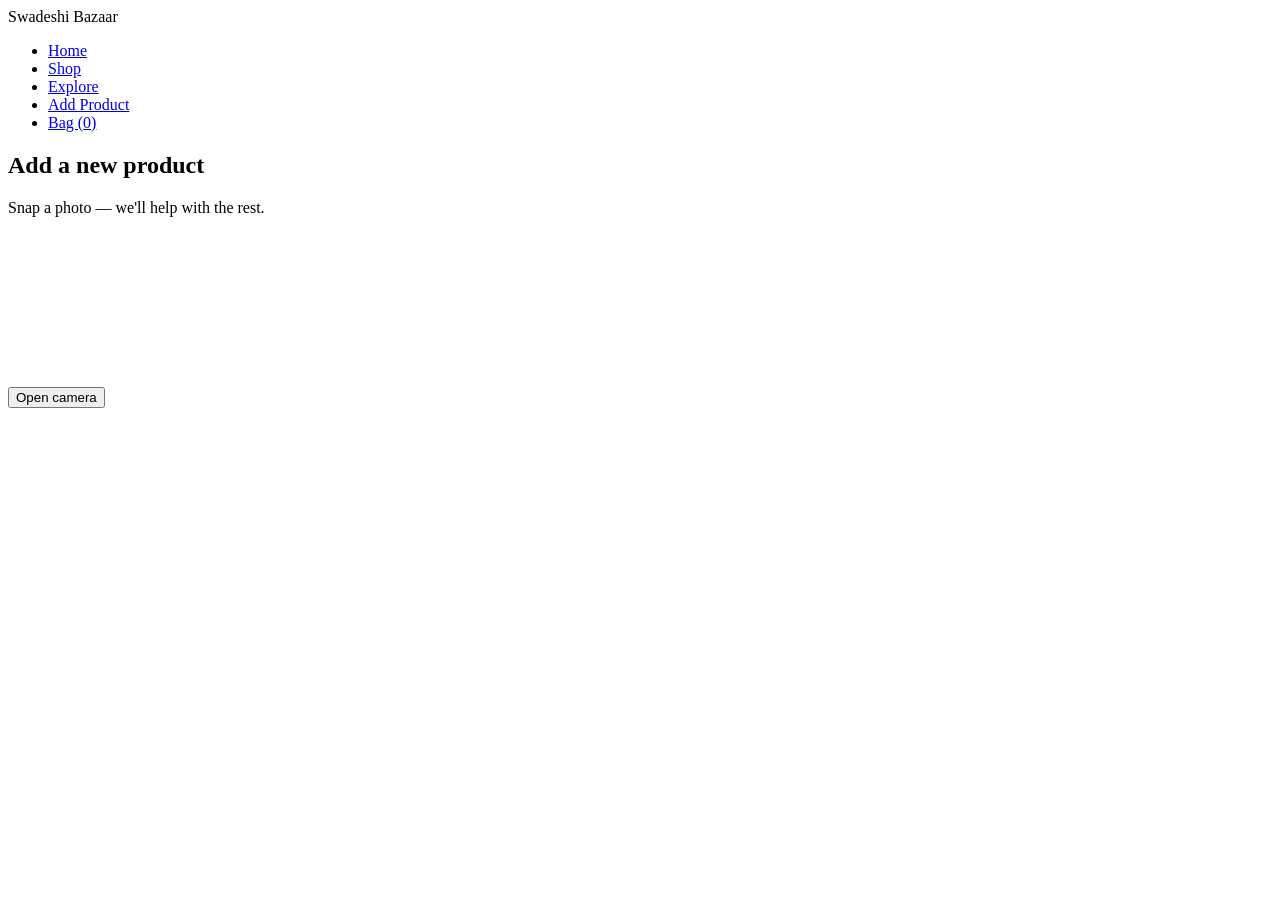
==== add-product.html @ f76607bc "Add files via upload" ====
<!DOCTYPE html>
<html lang="en">
<head>
  <meta charset="UTF-8">
  <meta name="viewport" content="width=device-width, initial-scale=1.0">
  <title>Add a Product — Swadeshi Bazaar</title>
  <link rel="stylesheet" href="css/style.css">
</head>
<body>

  <nav>
    <div class="logo">Swadeshi Bazaar</div>
    <ul class="nav-links">
      <li><a href="index.html">Home</a></li>
      <li><a href="shop.html">Shop</a></li>
      <li><a href="explore.html">Explore</a></li>
      <li><a href="add-product.html" class="active-link">Add Product</a></li>
      <li><a href="cart.html" id="cart-link">Bag (<span id="cart-count">0</span>)</a></li>
    </ul>
  </nav>

  <section id="add-product-header">
    <h1>Add a new product</h1>
    <p>Snap a photo — we'll help with the rest.</p>
  </section>

  <section id="camera-section">
    <video id="camera-preview" autoplay playsinline></video>
    <canvas id="photo-canvas" style="display:none;"></canvas>
    <img id="captured-photo" style="display:none;" alt="Captured product photo">

    <div id="camera-controls">
      <button id="start-camera">Open camera</button>
      <button id="capture-photo" style="display:none;">Capture</button>
      <button id="retake-photo" style="display:none;">Retake</button>
    </div>

    <p id="camera-status"></p>
  </section>

  <script src="js/main.js"></script>
</body>
</html>
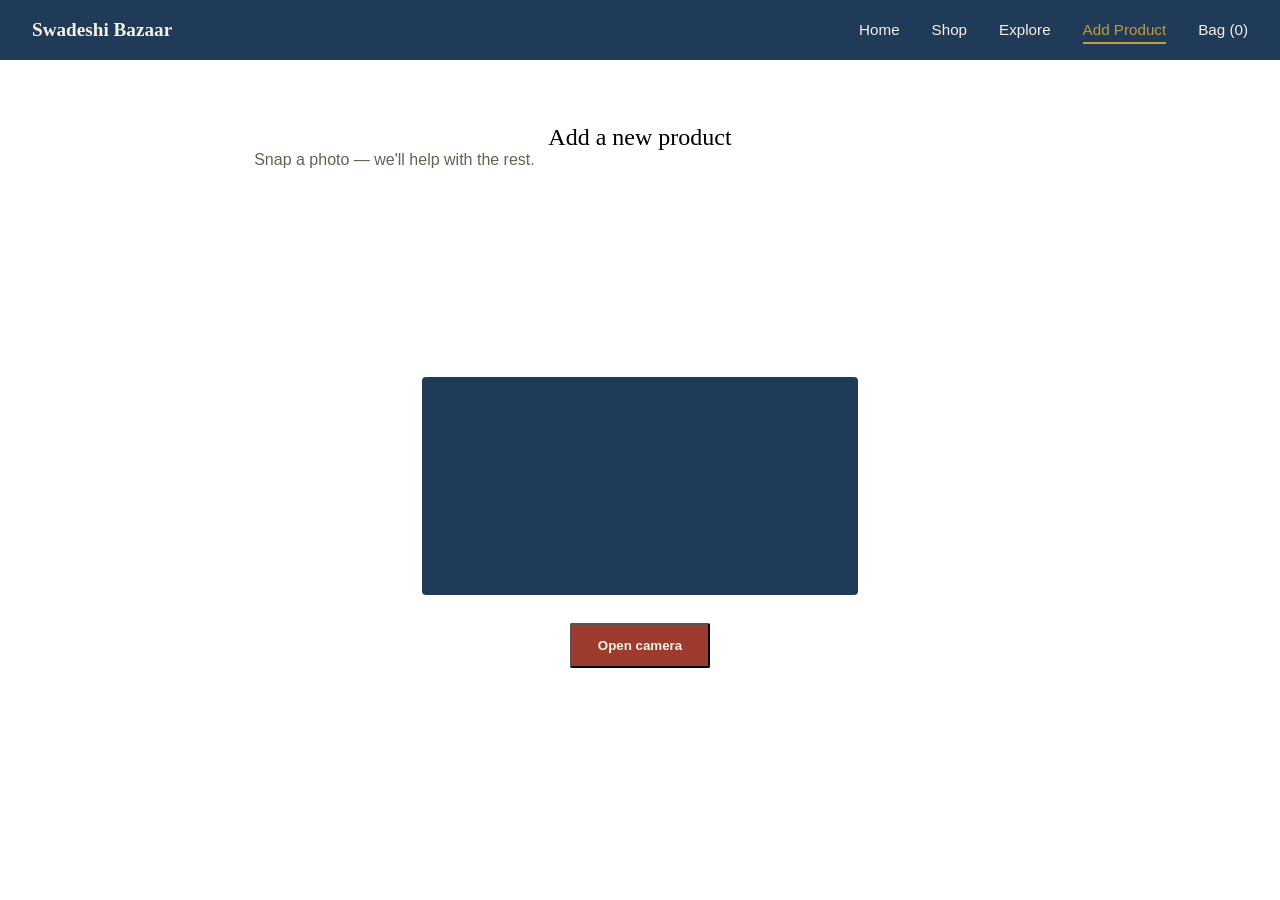
==== commit 7931defb: "Update add-product.html" ====
--- a/add-product.html
+++ b/add-product.html
@@ -4,7 +4,7 @@
   <meta charset="UTF-8">
   <meta name="viewport" content="width=device-width, initial-scale=1.0">
   <title>Add a Product — Swadeshi Bazaar</title>
-  <link rel="stylesheet" href="css/style.css">
+  <link rel="stylesheet" href="style.css">
 </head>
 <body>
 
@@ -38,6 +38,6 @@
     <p id="camera-status"></p>
   </section>
 
-  <script src="js/main.js"></script>
+  <script src="main.js"></script>
 </body>
-</html>+</html>
--- a/style.css
+++ b/style.css
@@ -0,0 +1,540 @@
+/* ---------- Reset ---------- */
+* {
+  box-sizing: border-box;
+  margin: 0;
+  padding: 0;
+}
+
+html {
+  scroll-behavior: smooth;
+}
+
+/* ---------- Design tokens ---------- */
+:root {
+  --cotton: #F7F1E4;
+  --ink: #2A2420;
+  --ink-soft: #6B5F50;
+  --indigo: #1F3B57;
+  --madder: #9C3B2E;
+  --turmeric: #C69A3B;
+  --marigold: #E7A33E;
+
+  --font-display: 'Rozha One', Georgia, serif;
+  --font-body: 'Mulish', sans-serif;
+}
+
+body {
+  font-family: var(--font-body);
+}
+
+h1, h2, h3, .logo {
+  font-family: var(--font-display);
+  font-weight: 400;
+}
+
+a {
+  color: inherit;
+  text-decoration: none;
+}
+
+/* ---------- Nav ---------- */
+nav {
+  display: flex;
+  align-items: center;
+  justify-content: space-between;
+  padding: 1.2rem 2rem;
+  background: var(--indigo);
+}
+
+.logo {
+  color: var(--cotton);
+  font-weight: 700;
+  font-size: 1.2rem;
+}
+
+.nav-links {
+  display: flex;
+  gap: 2rem;
+  list-style: none;
+}
+
+.nav-links a {
+  color: var(--cotton);
+  font-size: 0.95rem;
+}
+
+.nav-links a:hover {
+  color: var(--turmeric);
+}
+/* ---------- Hero ---------- */
+.hero {
+  padding: 6rem 2rem;
+  max-width: 700px;
+}
+
+.hero h1 {
+  font-size: 2.8rem;
+  line-height: 1.15;
+  margin-bottom: 1.2rem;
+}
+
+.hero p {
+  font-size: 1.1rem;
+  color: var(--ink-soft);
+  margin-bottom: 2rem;
+  max-width: 46ch;
+}
+
+.btn-primary {
+  display: inline-block;
+  background: var(--madder);
+  color: var(--cotton);
+  padding: 0.9rem 1.8rem;
+  border-radius: 2px;
+  font-weight: 600;
+  transition: background 0.2s ease, transform 0.2s ease;
+}
+
+.btn-primary:hover {
+  background: #8F3A2F;
+  transform: translateY(-1px);
+}
+/* ---------- Section shell ---------- */
+section {
+  padding: 5rem 2rem;
+  max-width: 1000px;
+  margin: 0 auto;
+}
+
+section h2 {
+  font-size: 2rem;
+  margin-bottom: 0.8rem;
+}
+
+section > p {
+  color: var(--ink-soft);
+  max-width: 50ch;
+  margin-bottom: 3rem;
+}
+
+/* ---------- Problem section ---------- */
+.problem-list {
+  position: relative;
+  padding-left: 2rem;
+}
+
+.problem-list::before {
+  content: "";
+  position: absolute;
+  left: 5px;
+  top: 6px;
+  bottom: 6px;
+  width: 2px;
+  background: repeating-linear-gradient(
+    to bottom,
+    var(--madder) 0 8px,
+    transparent 8px 14px
+  );
+}
+
+.problem-item {
+  position: relative;
+  padding-left: 1.5rem;
+  padding-bottom: 2.5rem;
+}
+
+.problem-item:last-child {
+  padding-bottom: 0;
+}
+
+.problem-item::before {
+  content: "";
+  position: absolute;
+  left: -2rem;
+  top: 4px;
+  width: 11px;
+  height: 11px;
+  border-radius: 50%;
+  background: var(--cotton);
+  border: 2px solid var(--madder);
+}
+
+.problem-item h3 {
+  font-size: 1.2rem;
+  margin-bottom: 0.4rem;
+}
+
+.problem-item p {
+  color: var(--ink-soft);
+}
+/* ---------- Features section ---------- */
+.feature-grid {
+  display: grid;
+  grid-template-columns: 1fr 1fr;
+  gap: 2px;
+  background: rgba(42, 36, 32, 0.14);
+  border: 1px solid rgba(42, 36, 32, 0.14);
+}
+
+.feature-item {
+  background: var(--cotton);
+  padding: 2rem;
+}
+
+.feature-tag {
+  display: inline-block;
+  color: var(--madder);
+  font-style: italic;
+  font-size: 0.9rem;
+  margin-bottom: 1rem;
+}
+
+.feature-item h3 {
+  font-size: 1.25rem;
+  margin-bottom: 0.6rem;
+}
+
+.feature-item p {
+  color: var(--ink-soft);
+}
+
+@media (max-width: 700px) {
+  .feature-grid {
+    grid-template-columns: 1fr;
+  }
+}
+/* ---------- How it works ---------- */
+.steps-list {
+  display: flex;
+  gap: 2rem;
+  list-style: none;
+}
+
+.step-item {
+  flex: 1;
+  position: relative;
+  padding-top: 2.5rem;
+  border-top: 2px solid var(--turmeric);
+}
+
+.step-number {
+  position: absolute;
+  top: -0.9rem;
+  left: 0;
+  background: var(--cotton);
+  color: var(--turmeric);
+  font-weight: 700;
+  font-size: 1.1rem;
+  padding-right: 0.6rem;
+}
+
+.step-item h3 {
+  font-size: 1.15rem;
+  margin-bottom: 0.5rem;
+}
+
+.step-item p {
+  color: var(--ink-soft);
+  font-size: 0.95rem;
+}
+
+@media (max-width: 700px) {
+  .steps-list {
+    flex-direction: column;
+    gap: 2.5rem;
+  }
+}
+/* ---------- Footer ---------- */
+footer {
+  background: var(--indigo);
+  color: var(--cotton);
+  padding: 4rem 2rem 2rem;
+}
+
+.footer-content {
+  max-width: 500px;
+  margin: 0 auto;
+  text-align: center;
+}
+
+.footer-content h2 {
+  font-size: 1.8rem;
+  margin-bottom: 0.8rem;
+}
+
+.footer-content p {
+  color: rgba(239, 231, 216, 0.75);
+  margin-bottom: 2rem;
+}
+
+#waitlist-form {
+  display: flex;
+  flex-direction: column;
+  gap: 1rem;
+  text-align: left;
+}
+
+#waitlist-form label {
+  font-size: 0.85rem;
+  color: rgba(239, 231, 216, 0.7);
+}
+
+#waitlist-form input,
+#waitlist-form select {
+  width: 100%;
+  padding: 0.8rem;
+  border: 1px solid rgba(239, 231, 216, 0.3);
+  background: transparent;
+  color: var(--cotton);
+  border-radius: 2px;
+  font-size: 1rem;
+}
+
+#waitlist-form input::placeholder {
+  color: rgba(239, 231, 216, 0.4);
+}
+
+#waitlist-form select option {
+  background: var(--indigo);
+  color: var(--cotton);
+}
+
+#waitlist-form button {
+  background: var(--turmeric);
+  color: var(--indigo);
+  border: none;
+  padding: 0.9rem;
+  font-weight: 700;
+  border-radius: 2px;
+  margin-top: 0.5rem;
+  transition: background 0.2s ease;
+}
+
+#waitlist-form button:hover {
+  background: #e8b95e;
+}
+
+#form-status {
+  margin-top: 1rem;
+  font-size: 0.9rem;
+}
+
+.footer-bottom {
+  display: flex;
+  justify-content: space-between;
+  max-width: 1000px;
+  margin: 3rem auto 0;
+  padding-top: 1.5rem;
+  border-top: 1px solid rgba(239, 231, 216, 0.15);
+  font-size: 0.85rem;
+  color: rgba(239, 231, 216, 0.5);
+}
+.jali-divider {
+  height: 28px;
+  background: var(--indigo);
+  background-image:
+    linear-gradient(45deg, var(--turmeric) 25%, transparent 25%, transparent 75%, var(--turmeric) 75%),
+    linear-gradient(45deg, var(--turmeric) 25%, transparent 25%, transparent 75%, var(--turmeric) 75%);
+  background-size: 20px 20px;
+  background-position: 0 0, 10px 10px;
+}
+/* ---------- Shop header ---------- */
+#shop-header {
+  text-align: center;
+  padding-top: 4rem;
+}
+
+#shop-header p {
+  color: var(--ink-soft);
+  margin: 0 auto;
+}
+
+/* ---------- Product grid ---------- */
+.product-grid {
+  display: grid;
+  grid-template-columns: repeat(3, 1fr);
+  gap: 1.5rem;
+}
+
+.product-card {
+  background: var(--cotton);
+  border: 1px solid rgba(42, 36, 32, 0.12);
+  border-radius: 4px;
+  overflow: hidden;
+  transition: transform 0.2s ease, box-shadow 0.2s ease;
+}
+
+.product-card:hover {
+  transform: translateY(-4px);
+  box-shadow: 0 8px 20px rgba(42, 36, 32, 0.12);
+}
+
+.product-media {
+  height: 180px;
+  display: flex;
+  align-items: center;
+  justify-content: center;
+  font-size: 3.5rem;
+  background: var(--ivory-deep, #EFE6D2);
+}
+
+.product-card h3 {
+  font-size: 1.1rem;
+  padding: 1rem 1rem 0.2rem;
+}
+
+.product-origin {
+  padding: 0 1rem;
+  font-size: 0.85rem;
+  color: var(--ink-soft);
+}
+
+.product-footer {
+  display: flex;
+  justify-content: space-between;
+  align-items: center;
+  padding: 1rem;
+}
+
+.product-price {
+  font-weight: 700;
+  color: var(--madder);
+}
+
+.add-to-bag {
+  background: var(--indigo);
+  color: var(--cotton);
+  padding: 0.5rem 1rem;
+  border-radius: 2px;
+  font-size: 0.85rem;
+  font-weight: 600;
+  transition: background 0.2s ease;
+}
+
+.add-to-bag:hover {
+  background: var(--madder);
+}
+
+@media (max-width: 800px) {
+  .product-grid {
+    grid-template-columns: 1fr 1fr;
+  }
+}
+
+@media (max-width: 500px) {
+  .product-grid {
+    grid-template-columns: 1fr;
+  }
+}
+/* ---------- Explore page ---------- */
+#explore-header {
+  text-align: center;
+  padding-top: 4rem;
+}
+
+#explore-header p {
+  color: var(--ink-soft);
+  max-width: 50ch;
+  margin: 0.5rem auto 0;
+}
+
+.story-grid {
+  display: grid;
+  grid-template-columns: repeat(3, 1fr);
+  gap: 1.5rem;
+}
+
+.story-card {
+  background: var(--cotton);
+  border: 1px solid rgba(42, 36, 32, 0.12);
+  border-radius: 4px;
+  overflow: hidden;
+}
+
+.story-media {
+  height: 160px;
+  display: flex;
+  align-items: center;
+  justify-content: center;
+  font-size: 3rem;
+  background: var(--indigo);
+}
+
+.story-region {
+  display: block;
+  padding: 1rem 1rem 0;
+  font-size: 0.8rem;
+  color: var(--madder);
+  font-style: italic;
+}
+
+.story-card h3 {
+  padding: 0.4rem 1rem 0;
+  font-size: 1.1rem;
+}
+
+.story-card p {
+  padding: 0.6rem 1rem 1.2rem;
+  color: var(--ink-soft);
+  font-size: 0.95rem;
+}
+
+@media (max-width: 800px) {
+  .story-grid {
+    grid-template-columns: 1fr 1fr;
+  }
+}
+
+@media (max-width: 500px) {
+  .story-grid {
+    grid-template-columns: 1fr;
+  }
+}
+.nav-links a.active-link {
+  color: var(--turmeric);
+  border-bottom: 2px solid var(--turmeric);
+  padding-bottom: 4px;
+}
+/* ---------- Camera section ---------- */
+#add-product-header {
+  text-align: center;
+  padding-top: 4rem;
+}
+
+#camera-section {
+  max-width: 500px;
+  margin: 0 auto;
+  text-align: center;
+}
+
+#camera-preview,
+#captured-photo {
+  width: 100%;
+  border-radius: 4px;
+  background: var(--indigo);
+  margin-bottom: 1.5rem;
+}
+
+#camera-controls {
+  display: flex;
+  gap: 1rem;
+  justify-content: center;
+}
+
+#camera-controls button {
+  background: var(--madder);
+  color: var(--cotton);
+  padding: 0.8rem 1.6rem;
+  border-radius: 2px;
+  font-weight: 600;
+}
+
+#camera-controls button:hover {
+  background: #8F3A2F;
+}
+
+#camera-status {
+  margin-top: 1rem;
+  color: var(--ink-soft);
+  font-size: 0.9rem;
+}
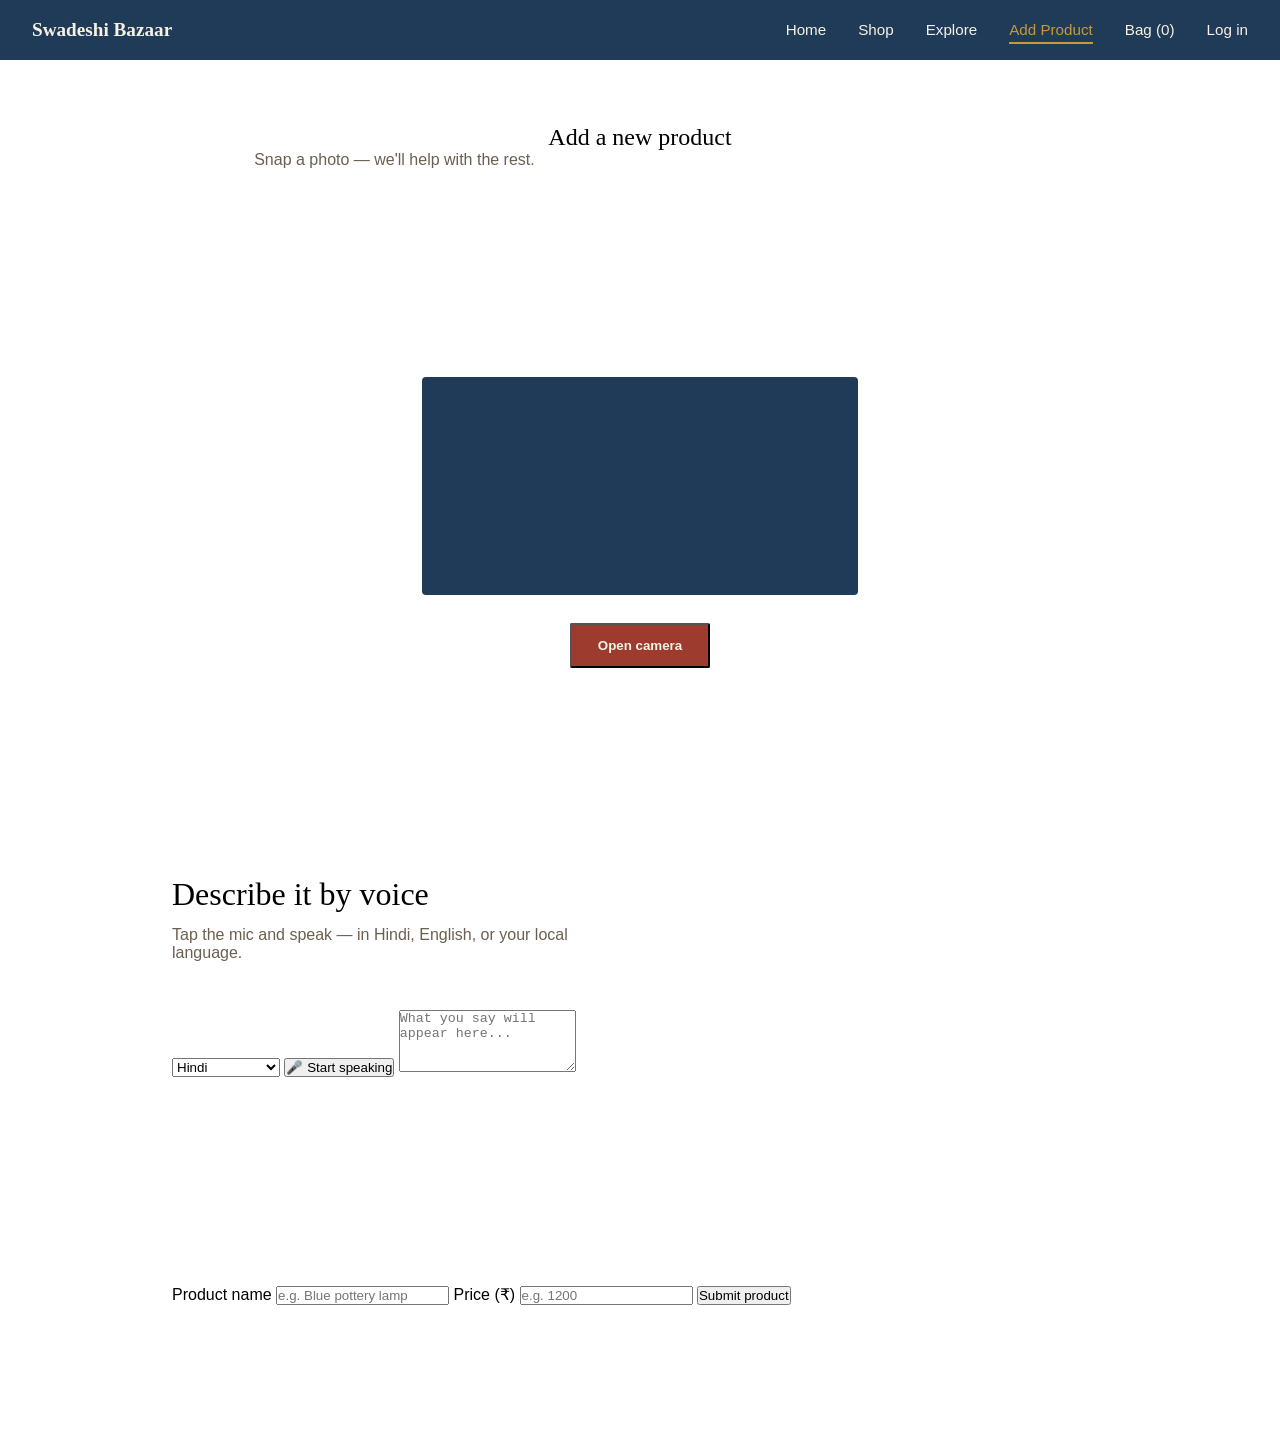
==== commit 49f85ea9: "Add files via upload" ====
--- a/add-product.html
+++ b/add-product.html
@@ -16,6 +16,7 @@
       <li><a href="explore.html">Explore</a></li>
       <li><a href="add-product.html" class="active-link">Add Product</a></li>
       <li><a href="cart.html" id="cart-link">Bag (<span id="cart-count">0</span>)</a></li>
+      <li id="auth-nav-item"><a href="login.html">Log in</a></li>
     </ul>
   </nav>
 
@@ -29,6 +30,7 @@
     <canvas id="photo-canvas" style="display:none;"></canvas>
     <img id="captured-photo" style="display:none;" alt="Captured product photo">
 
+
     <div id="camera-controls">
       <button id="start-camera">Open camera</button>
       <button id="capture-photo" style="display:none;">Capture</button>
@@ -37,7 +39,34 @@
 
     <p id="camera-status"></p>
   </section>
+    <section id="voice-section">
+    <h2>Describe it by voice</h2>
+    <p>Tap the mic and speak — in Hindi, English, or your local language.</p>
+
+    <select id="voice-language">
+      <option value="hi-IN">Hindi</option>
+      <option value="en-IN">English (India)</option>
+      <option value="ta-IN">Tamil</option>
+      <option value="bn-IN">Bengali</option>
+    </select>
+
+    <button id="start-mic">🎤 Start speaking</button>
+
+    <textarea id="voice-transcript" rows="4" placeholder="What you say will appear here..."></textarea>
+
+    <p id="mic-status"></p>
+  </section>
+    <section id="submit-section">
+    <label for="product-name">Product name</label>
+    <input type="text" id="product-name" placeholder="e.g. Blue pottery lamp">
+
+    <label for="product-price">Price (₹)</label>
+    <input type="number" id="product-price" placeholder="e.g. 1200">
+
+    <button id="submit-product">Submit product</button>
+    <p id="submit-status"></p>
+  </section>
 
   <script src="main.js"></script>
 </body>
-</html>
+</html>
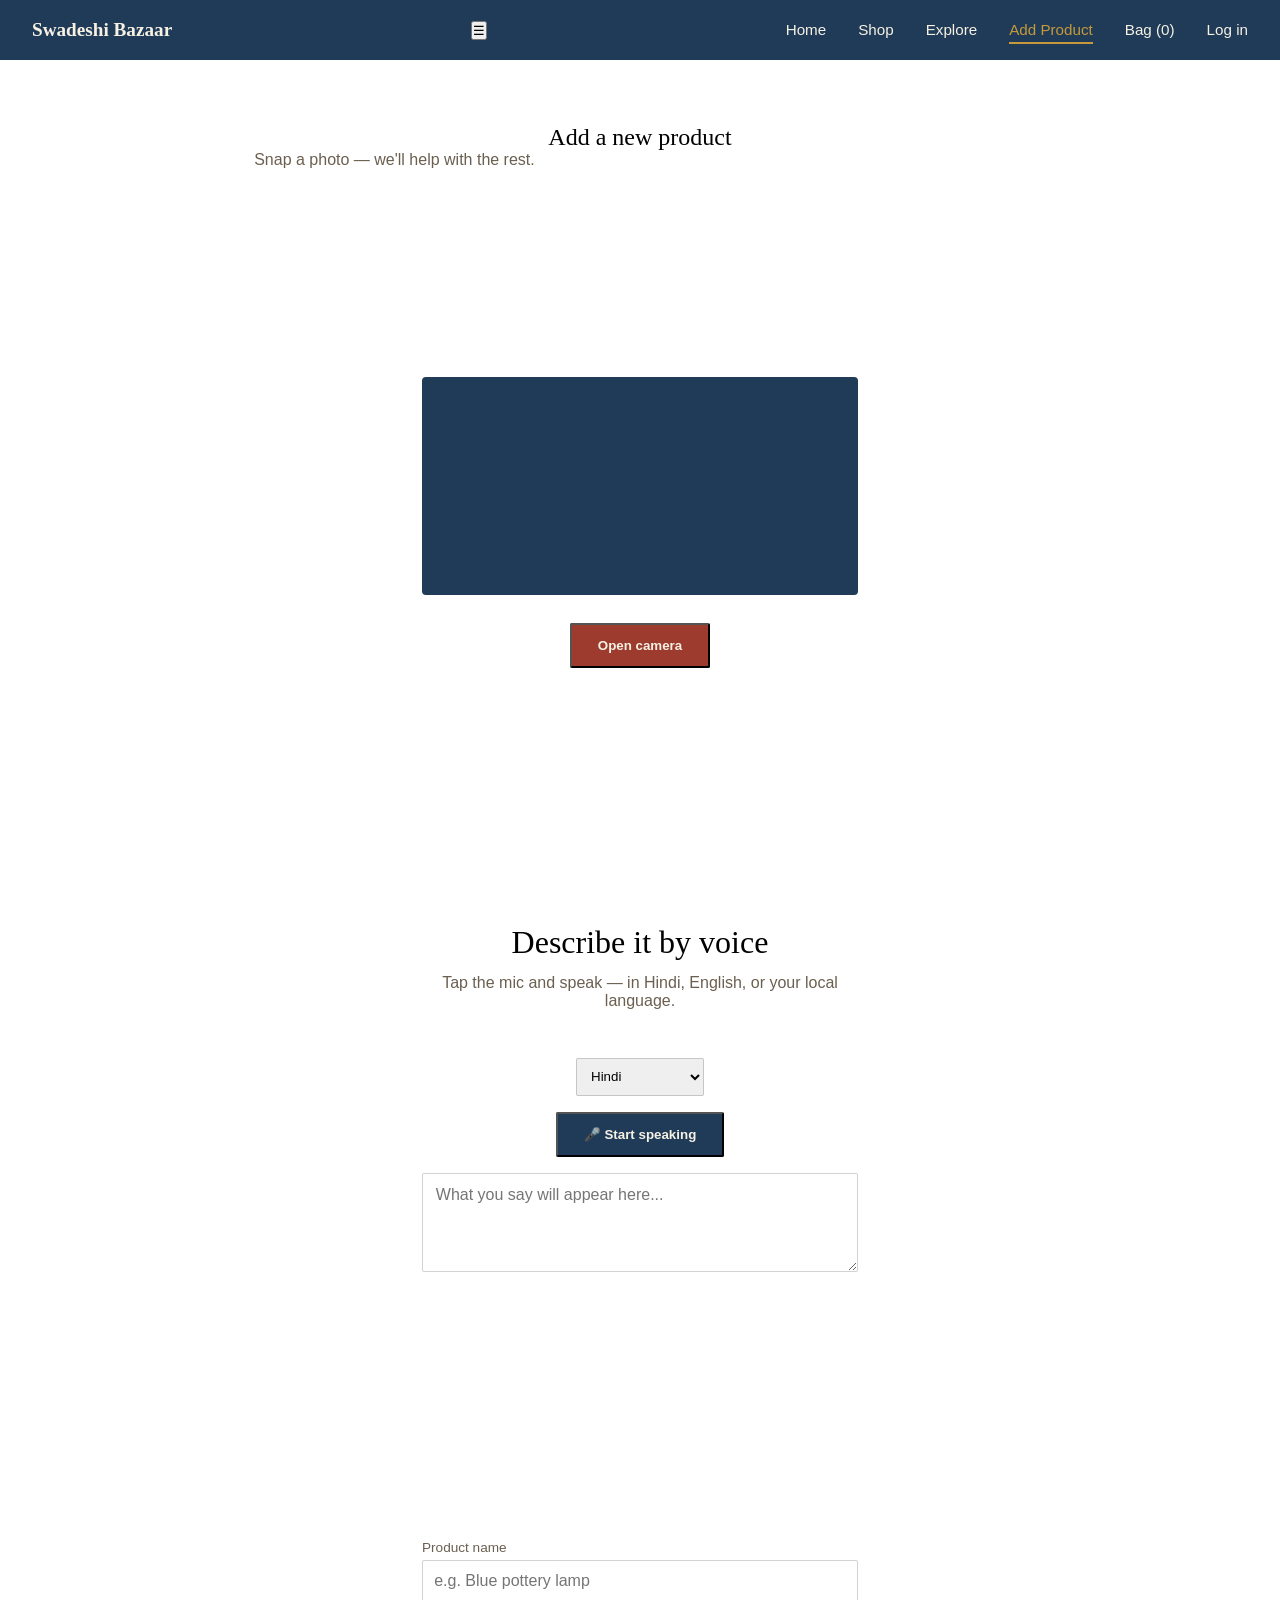
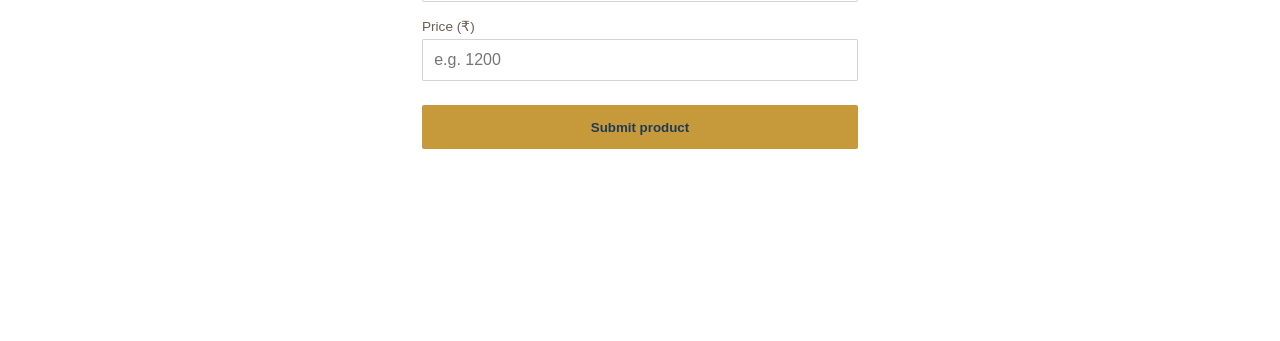
==== commit f08d12ea: "Add files via upload" ====
--- a/add-product.html
+++ b/add-product.html
@@ -8,18 +8,18 @@
 </head>
 <body>
 
-  <nav>
-    <div class="logo">Swadeshi Bazaar</div>
-    <ul class="nav-links">
-      <li><a href="index.html">Home</a></li>
-      <li><a href="shop.html">Shop</a></li>
-      <li><a href="explore.html">Explore</a></li>
-      <li><a href="add-product.html" class="active-link">Add Product</a></li>
-      <li><a href="cart.html" id="cart-link">Bag (<span id="cart-count">0</span>)</a></li>
-      <li id="auth-nav-item"><a href="login.html">Log in</a></li>
-    </ul>
-  </nav>
-
+<nav>
+  <div class="logo">Swadeshi Bazaar</div>
+  <button id="menu-toggle" aria-label="Open menu">☰</button>
+  <ul class="nav-links" id="nav-links">
+    <li><a href="index.html">Home</a></li>
+    <li><a href="shop.html">Shop</a></li>
+    <li><a href="explore.html">Explore</a></li>
+    <li><a href="add-product.html">Add Product</a></li>
+    <li><a href="cart.html" id="cart-link">Bag (<span id="cart-count">0</span>)</a></li>
+    <li id="auth-nav-item"><a href="login.html">Log in</a></li>
+  </ul>
+</nav>
   <section id="add-product-header">
     <h1>Add a new product</h1>
     <p>Snap a photo — we'll help with the rest.</p>
--- a/style.css
+++ b/style.css
@@ -387,6 +387,8 @@
   padding: 0 1rem;
   font-size: 0.85rem;
   color: var(--ink-soft);
+  transition: color 0.2s ease;
+
 }
 
 .product-footer {
@@ -394,11 +396,15 @@
   justify-content: space-between;
   align-items: center;
   padding: 1rem;
+  transition: background 0.2s ease;
+
 }
 
 .product-price {
   font-weight: 700;
   color: var(--madder);
+  transition: color 0.2s ease;
+
 }
 
 .add-to-bag {
@@ -466,11 +472,15 @@
   font-size: 0.8rem;
   color: var(--madder);
   font-style: italic;
+  transition: color 0.2s ease;
+
 }
 
 .story-card h3 {
   padding: 0.4rem 1rem 0;
   font-size: 1.1rem;
+  transition: color 0.2s ease;
+
 }
 
 .story-card p {
@@ -494,11 +504,14 @@
   color: var(--turmeric);
   border-bottom: 2px solid var(--turmeric);
   padding-bottom: 4px;
+  transition: color 0.2s ease;
+
 }
 /* ---------- Camera section ---------- */
 #add-product-header {
   text-align: center;
   padding-top: 4rem;
+
 }
 
 #camera-section {
@@ -531,10 +544,344 @@
 
 #camera-controls button:hover {
   background: #8F3A2F;
+  transition: background 0.2s ease;
+
 }
 
 #camera-status {
   margin-top: 1rem;
   color: var(--ink-soft);
   font-size: 0.9rem;
+
+}
+/* ---------- Voice section ---------- */
+#voice-section {
+  max-width: 500px;
+  margin: 3rem auto 0;
+  text-align: center;
+}
+
+#voice-language {
+  display: block;
+  margin: 0 auto 1rem;
+  padding: 0.6rem;
+  border-radius: 2px;
+  border: 1px solid rgba(42, 36, 32, 0.2);
+}
+
+#start-mic {
+  background: var(--indigo);
+  color: var(--cotton);
+  padding: 0.8rem 1.6rem;
+  border-radius: 2px;
+  font-weight: 600;
+  margin-bottom: 1rem;
+}
+
+#start-mic.recording {
+  background: var(--madder);
+}
+
+#voice-transcript {
+  width: 100%;
+  padding: 0.8rem;
+  border-radius: 2px;
+  border: 1px solid rgba(42, 36, 32, 0.2);
+  font-family: inherit;
+  font-size: 1rem;
+}
+
+#mic-status {
+  margin-top: 0.5rem;
+  font-size: 0.85rem;
+  color: var(--ink-soft);
+
+}
+/* ---------- Submit section ---------- */
+#submit-section {
+  max-width: 500px;
+  margin: 2.5rem auto 4rem;
+  text-align: left;
+}
+
+#submit-section label {
+  display: block;
+  font-size: 0.85rem;
+  color: var(--ink-soft);
+  margin-bottom: 0.3rem;
+  margin-top: 1rem;
+
+}
+
+#submit-section input {
+  width: 100%;
+  padding: 0.7rem;
+  border-radius: 2px;
+  border: 1px solid rgba(42, 36, 32, 0.2);
+  font-size: 1rem;
+
+}
+
+#submit-product {
+  display: block;
+  width: 100%;
+  background: var(--turmeric);
+  color: var(--indigo);
+  padding: 0.9rem;
+  border-radius: 2px;
+  font-weight: 700;
+  margin-top: 1.5rem;
+  border: none;
+  transition: background 0.2s ease;
+
+}
+
+#submit-product:hover {
+  background: #e8b95e;
+}
+
+#submit-status {
+  margin-top: 0.8rem;
+  font-size: 0.9rem;
+  text-align: center;
+}
+/* ---------- Auth pages ---------- */
+#auth-section {
+  min-height: 60vh;
+  display: flex;
+  align-items: center;
+  justify-content: center;
+  padding: 3rem 2rem;
+}
+
+.auth-box {
+  width: 100%;
+  max-width: 380px;
+  background: var(--cotton);
+  border: 1px solid rgba(42, 36, 32, 0.12);
+  border-radius: 4px;
+  padding: 2.5rem;
+}
+
+.auth-box h1 {
+  font-size: 1.6rem;
+  text-align: center;
+  margin-bottom: 1.5rem;
+}
+
+.auth-tabs {
+  display: flex;
+  border: 1px solid rgba(42, 36, 32, 0.15);
+  border-radius: 2px;
+  overflow: hidden;
+  margin-bottom: 1.5rem;
+}
+
+.auth-tab {
+  flex: 1;
+  padding: 0.7rem;
+  background: transparent;
+  color: var(--ink-soft);
+  font-weight: 600;
+  font-size: 0.9rem;
+}
+
+.auth-tab.active-tab {
+  background: var(--indigo);
+  color: var(--cotton);
+}
+
+#login-form label,
+#signup-form label {
+  display: block;
+  font-size: 0.85rem;
+  color: var(--ink-soft);
+  margin-bottom: 0.3rem;
+  margin-top: 1rem;
+}
+
+#login-form input,
+#signup-form input {
+  width: 100%;
+  padding: 0.7rem;
+  border-radius: 2px;
+  border: 1px solid rgba(42, 36, 32, 0.2);
+  font-size: 1rem;
+}
+
+#login-submit,
+#signup-submit {
+  display: block;
+  width: 100%;
+  background: var(--turmeric);
+  color: var(--indigo); 
+  padding: 0.9rem;
+  border-radius: 2px;
+  font-weight: 700;
+  margin-top: 1.5rem;
+  border: none;
+}
+.product-card-link {
+  display: block;
+  color: inherit;
+  text-decoration: none;
+  
+}
+/* ---------- Product detail page ---------- */
+#product-detail {
+  max-width: 900px;
+  margin: 0 auto;
+  padding: 4rem 2rem;
+}
+
+#product-not-found {
+  text-align: center;
+  padding: 4rem 0;
+}
+
+#product-not-found p {
+  margin-bottom: 1.5rem;
+  color: var(--ink-soft);
+}
+
+.product-detail-grid {
+  display: grid;
+  grid-template-columns: 1fr 1fr;
+  gap: 3rem;
+  align-items: start;
+}
+
+.product-detail-media {
+  aspect-ratio: 1 / 1;
+  background: var(--indigo);
+  border-radius: 4px;
+  display: flex;
+  align-items: center;
+  justify-content: center;
+  font-size: 6rem;
+}
+
+.product-detail-info h1 {
+  font-size: 1.8rem;
+  margin: 0.5rem 0 1rem;
+}
+
+.product-detail-price {
+  font-size: 1.4rem;
+  font-weight: 700;
+  color: var(--madder);
+  margin-bottom: 1.5rem;
+}
+
+.product-detail-desc {
+  color: var(--ink-soft);
+  margin-bottom: 2rem;
+  line-height: 1.7;
+}
+
+#pd-add-to-bag {
+  background: var(--indigo);
+  color: var(--cotton);
+  padding: 0.9rem 2rem;
+  border-radius: 2px;
+  font-weight: 600;
+}
+
+#pd-add-to-bag:hover {
+  background: var(--madder);
+}
+
+@media (max-width: 700px) {
+  .product-detail-grid {
+    grid-template-columns: 1fr;
+  }
+}
+/* ---------- Profile page ---------- */
+#profile-section {
+  max-width: 700px;
+  margin: 0 auto;
+  padding: 4rem 2rem;
+}
+
+#profile-locked {
+  text-align: center;
+  padding: 4rem 0;
+}
+
+#profile-locked p {
+  margin-bottom: 1.5rem;
+  color: var(--ink-soft);
+}
+
+.profile-header {
+  display: flex;
+  align-items: center;
+  gap: 1.5rem;
+  margin-bottom: 3rem;
+  padding-bottom: 2rem;
+  border-bottom: 1px solid rgba(42, 36, 32, 0.12);
+}
+
+.profile-avatar {
+  width: 64px;
+  height: 64px;
+  border-radius: 50%;
+  background: var(--indigo);
+  color: var(--cotton);
+  display: flex;
+  align-items: center;
+  justify-content: center;
+  font-size: 1.5rem;
+  font-weight: 700;
+  flex-shrink: 0;
+}
+
+.profile-header h1 {
+  font-size: 1.5rem;
+}
+
+.profile-header p {
+  color: var(--ink-soft);
+  font-size: 0.95rem;
+}
+
+.profile-role {
+  display: inline-block;
+  margin-top: 0.4rem;
+  background: var(--turmeric);
+  color: var(--indigo);
+  font-size: 0.75rem;
+  font-weight: 700;
+  padding: 0.2rem 0.6rem;
+  border-radius: 2px;
+  text-transform: uppercase;
+}
+
+.order-card {
+  border: 1px solid rgba(42, 36, 32, 0.12);
+  border-radius: 4px;
+  padding: 1.2rem;
+  margin-bottom: 1rem;
+}
+
+.order-card-top {
+  display: flex;
+  justify-content: space-between;
+  font-size: 0.9rem;
+  color: var(--ink-soft);
+  margin-bottom: 0.6rem;
+}
+
+.order-card-items {
+  font-size: 0.95rem;
+}
+
+#orders-empty {
+  text-align: center;
+  padding: 2rem 0;
+}
+
+#orders-empty p {
+  color: var(--ink-soft);
+  margin-bottom: 1rem;
 }
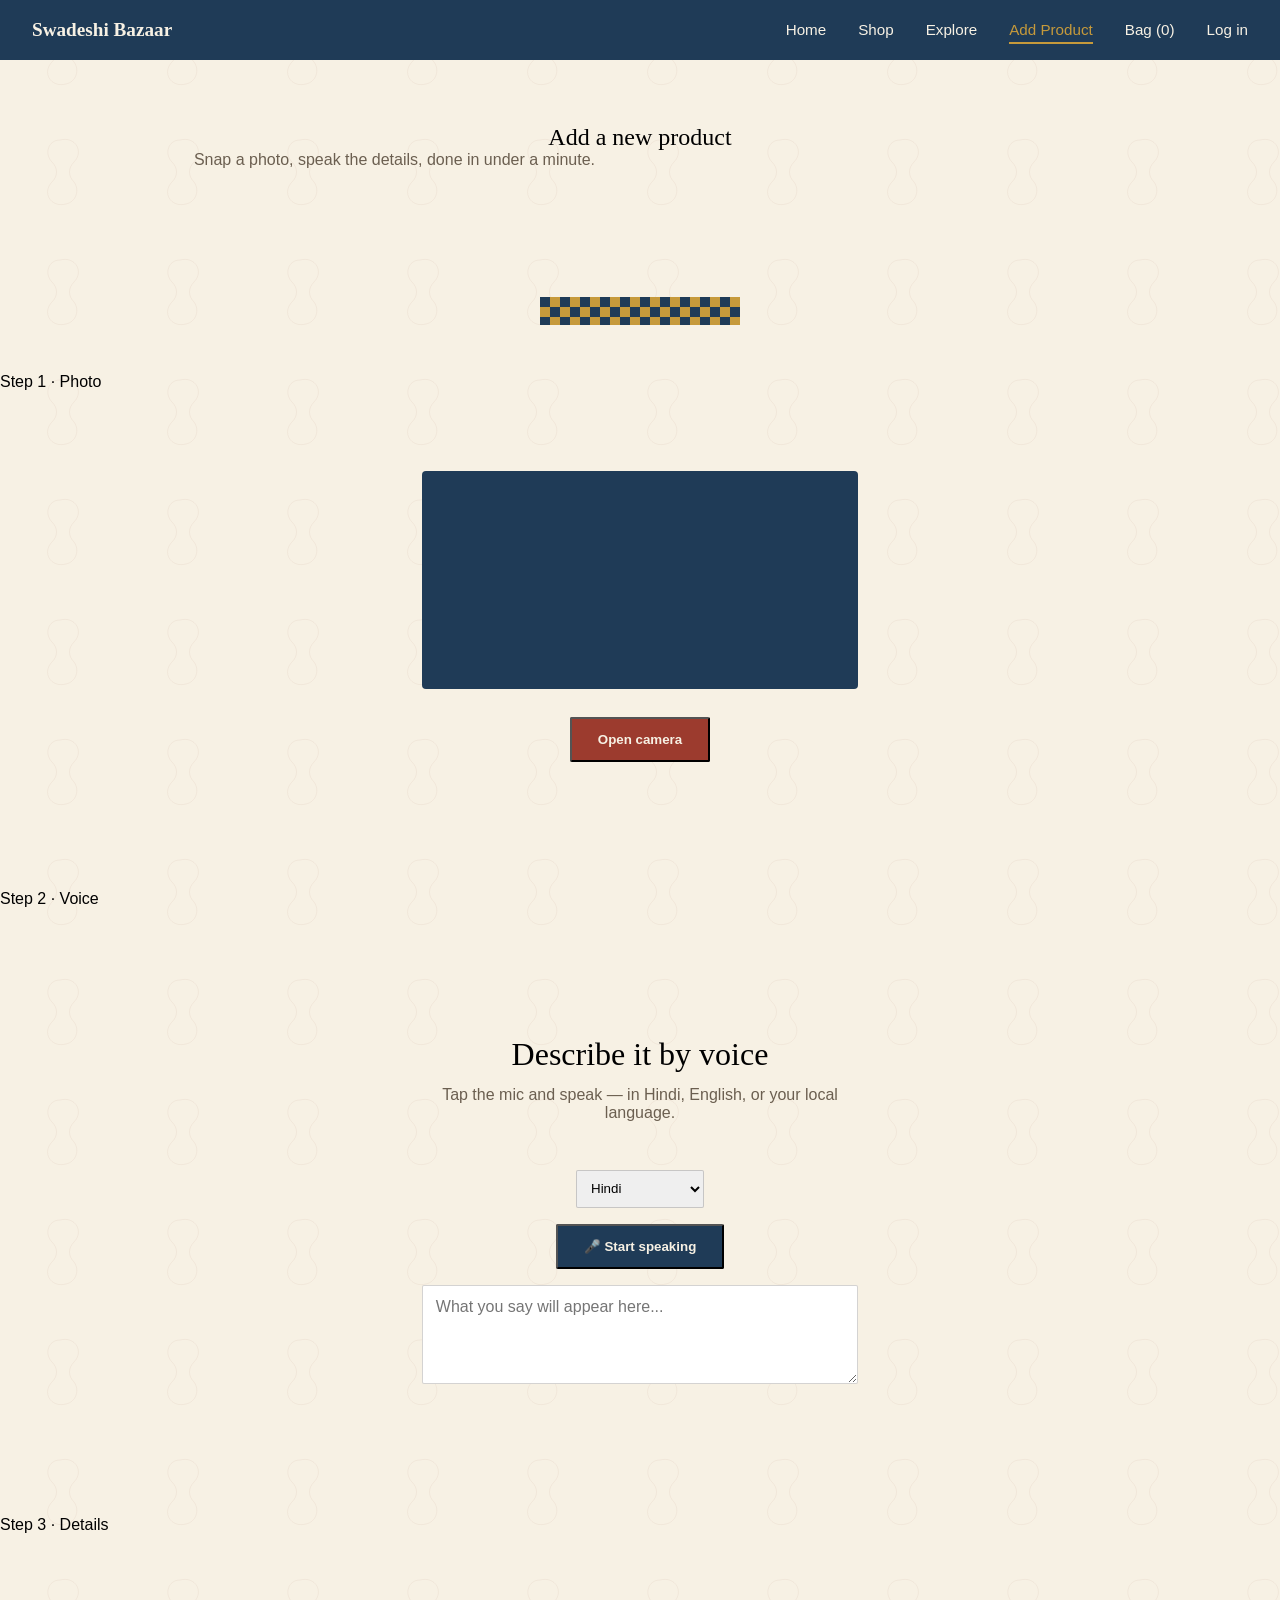
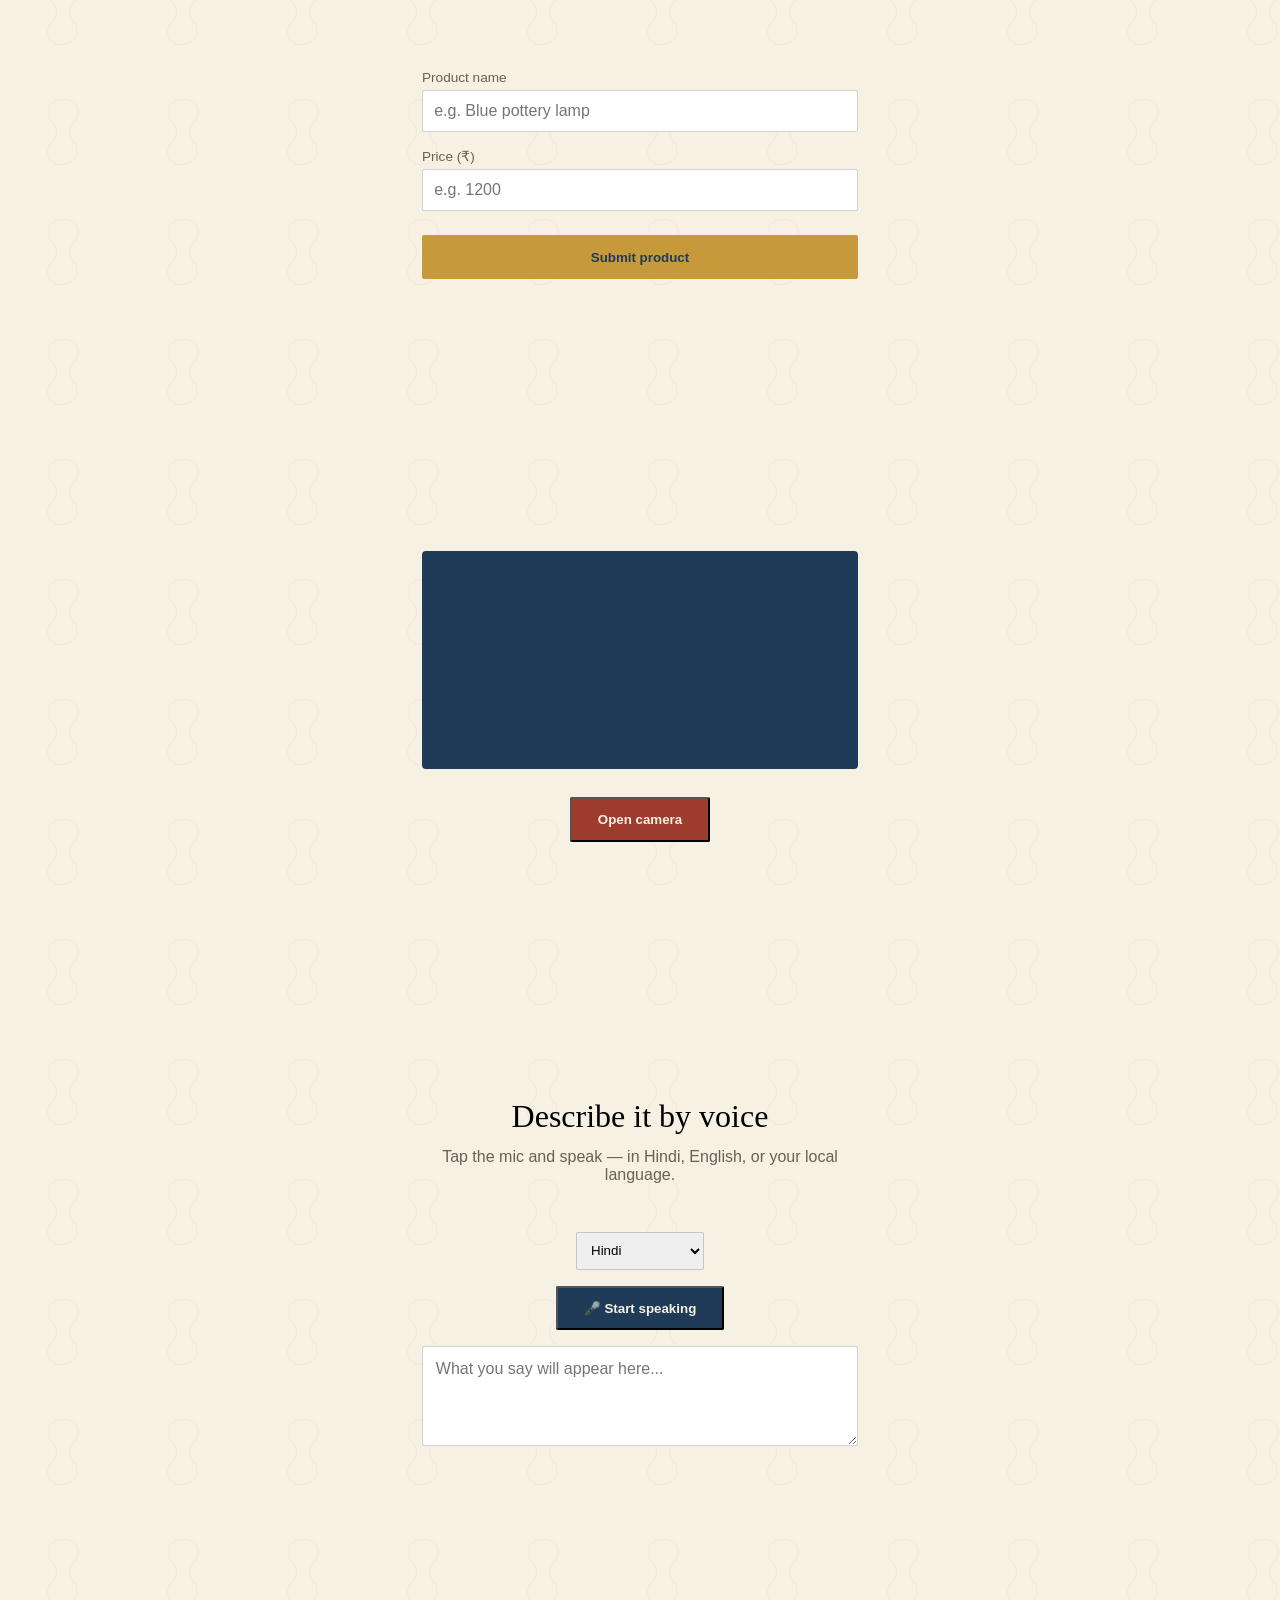
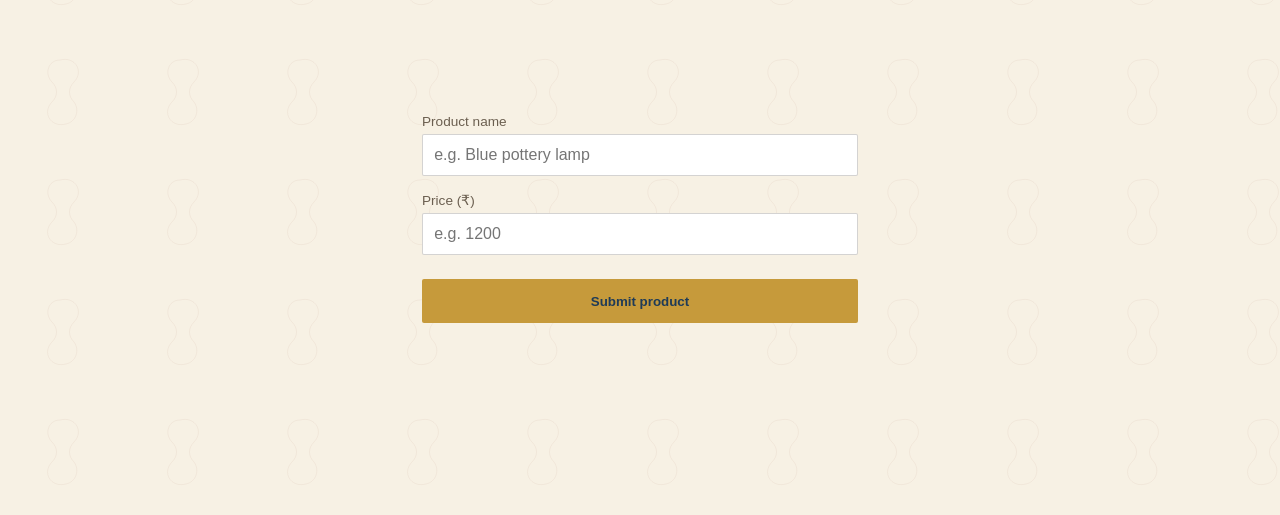
==== commit 6daee403: "Add files via upload" ====
--- a/add-product.html
+++ b/add-product.html
@@ -20,11 +20,68 @@
     <li id="auth-nav-item"><a href="login.html">Log in</a></li>
   </ul>
 </nav>
-  <section id="add-product-header">
+    <section id="add-product-header">
     <h1>Add a new product</h1>
-    <p>Snap a photo — we'll help with the rest.</p>
+    <p>Snap a photo, speak the details, done in under a minute.</p>
   </section>
 
+  <div class="jali-divider" style="max-width: 200px; margin: 0 auto 3rem;"></div>
+
+  <div class="step-flow">
+
+    <div class="step-card">
+      <span class="step-label">Step 1 · Photo</span>
+      <section id="camera-section">
+        <video id="camera-preview" autoplay playsinline></video>
+        <canvas id="photo-canvas" style="display:none;"></canvas>
+        <img id="captured-photo" style="display:none;" alt="Captured product photo">
+
+        <div id="camera-controls">
+          <button id="start-camera">Open camera</button>
+          <button id="capture-photo" style="display:none;">Capture</button>
+          <button id="retake-photo" style="display:none;">Retake</button>
+        </div>
+
+        <p id="camera-status"></p>
+      </section>
+    </div>
+
+    <div class="step-card">
+      <span class="step-label">Step 2 · Voice</span>
+      <section id="voice-section">
+        <h2>Describe it by voice</h2>
+        <p>Tap the mic and speak — in Hindi, English, or your local language.</p>
+
+        <select id="voice-language">
+          <option value="hi-IN">Hindi</option>
+          <option value="en-IN">English (India)</option>
+          <option value="ta-IN">Tamil</option>
+          <option value="bn-IN">Bengali</option>
+        </select>
+
+        <button id="start-mic">🎤 Start speaking</button>
+
+        <textarea id="voice-transcript" rows="4" placeholder="What you say will appear here..."></textarea>
+
+        <p id="mic-status"></p>
+      </section>
+    </div>
+
+    <div class="step-card">
+      <span class="step-label">Step 3 · Details</span>
+      <section id="submit-section">
+        <label for="product-name">Product name</label>
+        <input type="text" id="product-name" placeholder="e.g. Blue pottery lamp">
+
+        <label for="product-price">Price (₹)</label>
+        <input type="number" id="product-price" placeholder="e.g. 1200">
+
+        <button id="submit-product">Submit product</button>
+        <p id="submit-status"></p>
+      </section>
+    </div>
+
+  </div>
   <section id="camera-section">
     <video id="camera-preview" autoplay playsinline></video>
     <canvas id="photo-canvas" style="display:none;"></canvas>
--- a/style.css
+++ b/style.css
@@ -25,6 +25,10 @@
 
 body {
   font-family: var(--font-body);
+  background-color: var(--cotton);
+  background-image: url("data:image/svg+xml,%3Csvg xmlns='http://www.w3.org/2000/svg' width='120' height='120' viewBox='0 0 120 120'%3E%3Cpath d='M60 20c-12 0-16 14-8 22 6 6 6 14 0 20-10 10-2 26 14 22 10-2 14-14 8-22-6-6-6-14 0-20 10-10 2-26-14-22z' fill='none' stroke='%239C3B2E' stroke-width='1' opacity='0.06'/%3E%3C/svg%3E");
+  background-repeat: repeat;
+  background-size: 120px 120px;
 }
 
 h1, h2, h3, .logo {
@@ -317,6 +321,7 @@
 #form-status {
   margin-top: 1rem;
   font-size: 0.9rem;
+  color: rgba(239, 231, 216, 0.9);
 }
 
 .footer-bottom {
@@ -358,24 +363,43 @@
 
 .product-card {
   background: var(--cotton);
-  border: 1px solid rgba(42, 36, 32, 0.12);
+  border: 1px solid rgba(42, 36, 32, 0.1);
   border-radius: 4px;
   overflow: hidden;
-  transition: transform 0.2s ease, box-shadow 0.2s ease;
+  transition: transform 0.25s ease, box-shadow 0.25s ease, border-color 0.25s ease;
 }
 
 .product-card:hover {
   transform: translateY(-4px);
-  box-shadow: 0 8px 20px rgba(42, 36, 32, 0.12);
-}
-
-.product-media {
+  border-color: var(--turmeric);
+  box-shadow: 0 12px 24px -8px rgba(156, 59, 46, 0.25);
+}
+.product-media,
+.story-media {
   height: 180px;
-  display: flex;
-  align-items: center;
-  justify-content: center;
-  font-size: 3.5rem;
-  background: var(--ivory-deep, #EFE6D2);
+  overflow: hidden;
+
+}
+
+.product-media img,
+.story-media img {
+  width: 100%;
+  height: 100%;
+  object-fit: cover;
+  display: block;
+}
+
+.product-detail-media {
+  aspect-ratio: 1 / 1;
+  border-radius: 4px;
+  overflow: hidden;
+}
+
+.product-detail-media img {
+  width: 100%;
+  height: 100%;
+  object-fit: cover;
+  display: block;
 }
 
 .product-card h3 {
@@ -383,21 +407,22 @@
   padding: 1rem 1rem 0.2rem;
 }
 
-.product-origin {
+.product-origin,
+.story-region {
+  display: block;
   padding: 0 1rem;
   font-size: 0.85rem;
-  color: var(--ink-soft);
-  transition: color 0.2s ease;
-
-}
-
+  font-style: italic;
+  color: var(--madder);
+  margin-top: 0.2rem;
+}
 .product-footer {
   display: flex;
   justify-content: space-between;
   align-items: center;
   padding: 1rem;
-  transition: background 0.2s ease;
-
+  border-top: 1px solid rgba(42, 36, 32, 0.08);
+  margin-top: 0.5rem;
 }
 
 .product-price {
@@ -443,6 +468,43 @@
   max-width: 50ch;
   margin: 0.5rem auto 0;
 }
+#explore-filters {
+  display: flex;
+  gap: 1rem;
+  flex-wrap: wrap;
+  align-items: center;
+  padding: 1rem 1.5rem;
+  background: rgba(255, 255, 255, 0.55);
+  border: 1px solid rgba(42, 36, 32, 0.1);
+  border-radius: 999px;
+  margin-bottom: 3rem;
+}
+
+#explore-filters input,
+#explore-filters select {
+  border: none;
+  background: transparent;
+  padding: 0.5rem 0.8rem;
+  font-size: 0.95rem;
+  font-family: inherit;
+  color: var(--ink);
+}
+
+#explore-filters input {
+  flex: 1;
+  min-width: 160px;
+}
+
+#explore-filters select {
+  border-left: 1px solid rgba(42, 36, 32, 0.15);
+  cursor: pointer;
+}
+
+#explore-filters input:focus-visible,
+#explore-filters select:focus-visible {
+  outline: 2px solid var(--madder);
+  outline-offset: 2px;
+}
 
 .story-grid {
   display: grid;
@@ -452,9 +514,16 @@
 
 .story-card {
   background: var(--cotton);
-  border: 1px solid rgba(42, 36, 32, 0.12);
+  border: 1px solid rgba(42, 36, 32, 0.1);
   border-radius: 4px;
   overflow: hidden;
+  transition: transform 0.25s ease, box-shadow 0.25s ease, border-color 0.25s ease;
+}
+
+.story-card:hover {
+  transform: translateY(-4px);
+  border-color: var(--turmeric);
+  box-shadow: 0 12px 24px -8px rgba(156, 59, 46, 0.25);
 }
 
 .story-media {
@@ -466,15 +535,6 @@
   background: var(--indigo);
 }
 
-.story-region {
-  display: block;
-  padding: 1rem 1rem 0;
-  font-size: 0.8rem;
-  color: var(--madder);
-  font-style: italic;
-  transition: color 0.2s ease;
-
-}
 
 .story-card h3 {
   padding: 0.4rem 1rem 0;
@@ -778,6 +838,8 @@
   margin-bottom: 2rem;
   line-height: 1.7;
 }
+  
+
 
 #pd-add-to-bag {
   background: var(--indigo);
@@ -855,13 +917,25 @@
   padding: 0.2rem 0.6rem;
   border-radius: 2px;
   text-transform: uppercase;
+
+}
+.profile-craft {
+  font-size: 0.85rem;
+  color: var(--ink-soft);
+  margin-top: 0.3rem;
 }
 
 .order-card {
-  border: 1px solid rgba(42, 36, 32, 0.12);
+  background: var(--cotton);
+  border: 1px solid rgba(42, 36, 32, 0.1);
   border-radius: 4px;
   padding: 1.2rem;
   margin-bottom: 1rem;
+  transition: border-color 0.2s ease;
+}
+
+.order-card:hover {
+  border-color: var(--turmeric);
 }
 
 .order-card-top {
@@ -884,4 +958,248 @@
 #orders-empty p {
   color: var(--ink-soft);
   margin-bottom: 1rem;
+}
+/* ---------- Mobile nav ---------- */
+#menu-toggle {
+  display: none;
+  background: none;
+  border: none;
+  color: var(--cotton);
+  font-size: 1.5rem;
+  cursor: pointer;
+}
+
+@media (max-width: 800px) {
+  #menu-toggle {
+    display: block;
+  }
+
+  .nav-links {
+    display: none;
+    position: absolute;
+    top: 100%;
+    left: 0;
+    right: 0;
+    background: var(--indigo);
+    flex-direction: column;
+    gap: 0;
+    padding: 0.5rem 0;
+  }
+
+  .nav-links.open {
+    display: flex;
+  }
+
+  .nav-links li {
+    width: 100%;
+  }
+
+  .nav-links a {
+    display: block;
+    padding: 0.9rem 2rem;
+  }
+
+  nav {
+    position: relative;
+  }
+}
+/* ---------- Cart page ---------- */
+#cart-header {
+  text-align: center;
+  padding-top: 4rem;
+}
+
+#cart-section {
+  max-width: 700px;
+  margin: 0 auto;
+}
+
+.cart-row {
+  display: grid;
+  grid-template-columns: 2fr 1fr 1fr auto;
+  align-items: center;
+  gap: 1rem;
+  padding: 1rem 0;
+  border-bottom: 1px solid rgba(42, 36, 32, 0.12);
+}
+
+.cart-row-name {
+  font-weight: 600;
+}
+
+.cart-row-qty,
+.cart-row-price {
+  color: var(--ink-soft);
+  font-size: 0.9rem;
+}
+
+.cart-remove {
+  background: transparent;
+  border: 1px solid var(--madder);
+  color: var(--madder);
+  padding: 0.4rem 0.8rem;
+  border-radius: 2px;
+  font-size: 0.8rem;
+  font-weight: 600;
+}
+
+.cart-remove:hover {
+  background: var(--madder);
+  color: var(--cotton);
+}
+
+#cart-empty {
+  text-align: center;
+  padding: 3rem 0;
+}
+
+#cart-empty p {
+  color: var(--ink-soft);
+  margin-bottom: 1.5rem;
+}
+
+#cart-summary {
+  margin-top: 2rem;
+  padding-top: 1.5rem;
+  border-top: 2px solid var(--indigo);
+}
+
+.summary-row {
+  display: flex;
+  justify-content: space-between;
+  padding: 0.4rem 0;
+  font-size: 1rem;
+}
+
+#cart-total {
+  font-weight: 700;
+  color: var(--madder);
+  font-size: 1.2rem;
+}
+
+#cart-summary .btn-primary {
+  display: block;
+  text-align: center;
+  margin-top: 1.5rem;
+}
+
+@media (max-width: 600px) {
+  .cart-row {
+    grid-template-columns: 1fr 1fr;
+    row-gap: 0.4rem;
+  }
+}
+
+/* ---------- Checkout page ---------- */
+#checkout-header {
+  text-align: center;
+  padding-top: 4rem;
+}
+
+#checkout-section {
+  max-width: 550px;
+  margin: 0 auto;
+}
+
+#checkout-form h2 {
+  font-size: 1.3rem;
+  margin: 1.5rem 0 1rem;
+}
+
+#checkout-form label {
+  display: block;
+  font-size: 0.85rem;
+  color: var(--ink-soft);
+  margin-bottom: 0.3rem;
+  margin-top: 1rem;
+}
+
+#checkout-form input,
+#checkout-form textarea {
+  width: 100%;
+  padding: 0.7rem;
+  border-radius: 2px;
+  border: 1px solid rgba(42, 36, 32, 0.2);
+  font-size: 1rem;
+  font-family: inherit;
+}
+
+#checkout-summary {
+  margin-top: 2rem;
+  padding: 1.2rem;
+  background: rgba(42, 36, 32, 0.04);
+  border-radius: 4px;
+}
+
+#checkout-summary h2 {
+  margin-top: 0;
+}
+
+#pay-button {
+  display: block;
+  width: 100%;
+  background: var(--madder);
+  color: var(--cotton);
+  border: none;
+  padding: 0.9rem;
+  border-radius: 2px;
+  font-weight: 700;
+  font-size: 1rem;
+  margin-top: 1.5rem;
+}
+
+#pay-button:hover {
+  background: #8F3A2F;
+}
+
+#pay-button:disabled {
+  background: rgba(42, 36, 32, 0.3);
+  cursor: not-allowed;
+}
+
+#checkout-status {
+  margin-top: 1rem;
+  text-align: center;
+  font-size: 0.9rem;
+}
+#shop-filters {
+  display: flex;
+  gap: 1rem;
+  flex-wrap: wrap;
+  align-items: center;
+  padding: 1rem 1.5rem;
+  background: rgba(255, 255, 255, 0.55);
+  border: 1px solid rgba(42, 36, 32, 0.1);
+  border-radius: 999px;
+  margin-bottom: 3rem;
+}
+
+#shop-filters input,
+#shop-filters select {
+  border: none;
+  background: transparent;
+  padding: 0.5rem 0.8rem;
+  font-size: 0.95rem;
+  font-family: inherit;
+  color: var(--ink);
+}
+
+#shop-filters input {
+  flex: 1;
+  min-width: 160px;
+}
+
+#shop-filters select {
+  border-left: 1px solid rgba(42, 36, 32, 0.15);
+  cursor: pointer;
+}
+
+#shop-filters input:focus,
+#shop-filters select:focus {
+  #shop-filters input:focus-visible,
+#shop-filters select:focus-visible {
+  outline: 2px solid var(--madder);
+  outline-offset: 2px;
+}
+  outline: none;
 }
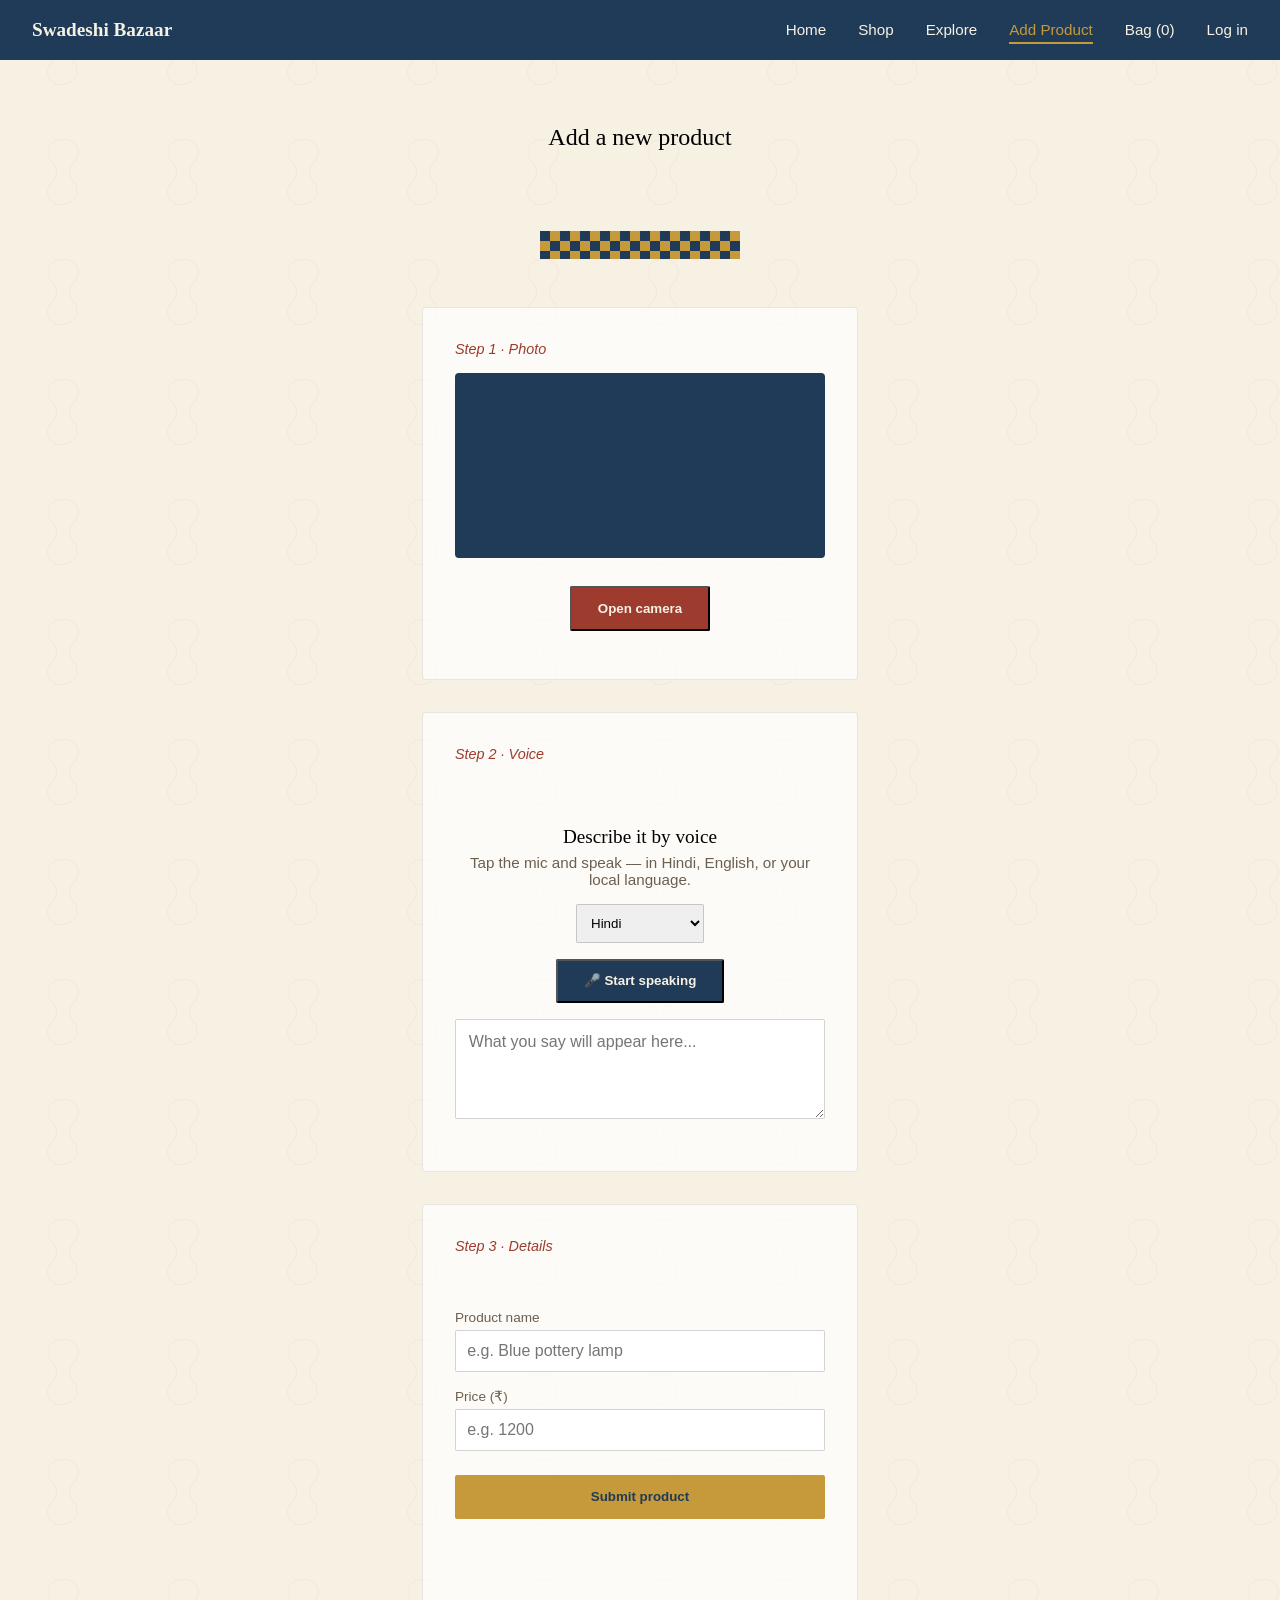
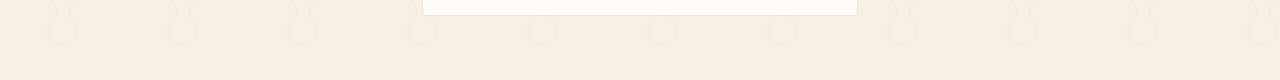
==== commit a27de1c6: "Add files via upload" ====
--- a/add-product.html
+++ b/add-product.html
@@ -22,7 +22,7 @@
 </nav>
     <section id="add-product-header">
     <h1>Add a new product</h1>
-    <p>Snap a photo, speak the details, done in under a minute.</p>
+    
   </section>
 
   <div class="jali-divider" style="max-width: 200px; margin: 0 auto 3rem;"></div>
@@ -82,47 +82,8 @@
     </div>
 
   </div>
-  <section id="camera-section">
-    <video id="camera-preview" autoplay playsinline></video>
-    <canvas id="photo-canvas" style="display:none;"></canvas>
-    <img id="captured-photo" style="display:none;" alt="Captured product photo">
-
-
-    <div id="camera-controls">
-      <button id="start-camera">Open camera</button>
-      <button id="capture-photo" style="display:none;">Capture</button>
-      <button id="retake-photo" style="display:none;">Retake</button>
-    </div>
-
-    <p id="camera-status"></p>
-  </section>
-    <section id="voice-section">
-    <h2>Describe it by voice</h2>
-    <p>Tap the mic and speak — in Hindi, English, or your local language.</p>
-
-    <select id="voice-language">
-      <option value="hi-IN">Hindi</option>
-      <option value="en-IN">English (India)</option>
-      <option value="ta-IN">Tamil</option>
-      <option value="bn-IN">Bengali</option>
-    </select>
-
-    <button id="start-mic">🎤 Start speaking</button>
-
-    <textarea id="voice-transcript" rows="4" placeholder="What you say will appear here..."></textarea>
-
-    <p id="mic-status"></p>
-  </section>
-    <section id="submit-section">
-    <label for="product-name">Product name</label>
-    <input type="text" id="product-name" placeholder="e.g. Blue pottery lamp">
-
-    <label for="product-price">Price (₹)</label>
-    <input type="number" id="product-price" placeholder="e.g. 1200">
-
-    <button id="submit-product">Submit product</button>
-    <p id="submit-status"></p>
-  </section>
+ 
+  
 
   <script src="main.js"></script>
 </body>
--- a/style.css
+++ b/style.css
@@ -7,6 +7,7 @@
 
 html {
   scroll-behavior: smooth;
+
 }
 
 /* ---------- Design tokens ---------- */
@@ -74,12 +75,16 @@
 .hero {
   padding: 6rem 2rem;
   max-width: 700px;
+  margin: 0 auto;
+  text-align: center;
+
 }
 
 .hero h1 {
   font-size: 2.8rem;
   line-height: 1.15;
   margin-bottom: 1.2rem;
+
 }
 
 .hero p {
@@ -108,6 +113,10 @@
   padding: 5rem 2rem;
   max-width: 1000px;
   margin: 0 auto;
+  
+  font-family: var(--font-body);
+ 
+  
 }
 
 section h2 {
@@ -1202,4 +1211,201 @@
   outline-offset: 2px;
 }
   outline: none;
+}
+#impact-stats {
+  display: grid;
+  grid-template-columns: repeat(4, 1fr);
+  gap: 2rem;
+  max-width: 1000px;
+  margin: 0 auto;
+  padding: 3rem 2rem;
+  text-align: center;
+}
+
+.stat-number {
+  display: block;
+  font-family: var(--font-display);
+  font-size: 2.5rem;
+  color: var(--madder);
+}
+
+.stat-label {
+  display: block;
+  font-size: 0.85rem;
+  color: var(--ink-soft);
+  margin-top: 0.3rem;
+}
+
+@media (max-width: 700px) {
+  #impact-stats {
+    grid-template-columns: 1fr 1fr;
+  }
+}
+#why-us {
+  max-width: 1100px;
+  margin: 0 auto;
+  padding: 4rem 2rem;
+  text-align: center;
+}
+
+#why-us h2 {
+  font-size: 2rem;
+  margin-bottom: 3rem;
+}
+
+.trust-grid {
+  display: grid;
+  grid-template-columns: repeat(4, 1fr);
+  gap: 2rem;
+}
+
+.trust-icon {
+  width: 44px;
+  height: 44px;
+  margin: 0 auto 1rem;
+  color: var(--madder);
+}
+
+.trust-icon svg {
+  width: 100%;
+  height: 100%;
+}
+
+.trust-item h3 {
+  font-size: 1.05rem;
+  margin-bottom: 0.5rem;
+}
+
+.trust-item p {
+  font-size: 0.9rem;
+  color: var(--ink-soft);
+}
+
+@media (max-width: 700px) {
+  .trust-grid {
+    grid-template-columns: 1fr 1fr;
+  }
+}
+#artisan-cta {
+  background: var(--indigo);
+  color: var(--cotton);
+  padding: 5rem 2rem;
+  text-align: center;
+}
+
+.artisan-cta-content {
+  max-width: 500px;
+  margin: 0 auto;
+}
+
+#artisan-cta h2 {
+  color: var(--cotton);
+  font-size: 2rem;
+  margin-bottom: 1rem;
+}
+
+#artisan-cta p {
+  color: rgba(239, 231, 216, 0.8);
+  margin-bottom: 2rem;
+}
+#about {
+  max-width: 1100px;
+  margin: 0 auto;
+  padding: 5rem 2rem;
+}
+
+.about-grid {
+  display: grid;
+  grid-template-columns: 0.9fr 1.1fr;
+  gap: 3rem;
+  align-items: center;
+}
+
+.about-image img {
+  width: 100%;
+  aspect-ratio: 1 / 1;
+  object-fit: cover;
+  border-radius: 4px;
+  box-shadow: 0 20px 40px -15px rgba(42, 36, 32, 0.25);
+}
+
+.about-kicker {
+  display: block;
+  font-style: italic;
+  color: var(--madder);
+  font-size: 0.95rem;
+  margin-bottom: 0.6rem;
+}
+
+.about-text h2 {
+  font-size: 2rem;
+  line-height: 1.2;
+  margin-bottom: 1.2rem;
+}
+
+.about-text p {
+  color: var(--ink-soft);
+  font-size: 1.05rem;
+  line-height: 1.75;
+  margin-bottom: 1.5rem;
+}
+
+.about-link {
+  color: var(--madder);
+  font-weight: 600;
+  font-size: 0.95rem;
+  border-bottom: 1px solid var(--madder);
+  padding-bottom: 2px;
+}
+
+.about-link:hover {
+  color: var(--indigo);
+  border-color: var(--indigo);
+}
+
+@media (max-width: 800px) {
+  .about-grid {
+    grid-template-columns: 1fr;
+  }
+}
+.step-flow {
+  max-width: 500px;
+  margin: 0 auto;
+  padding: 0 2rem 4rem;
+  display: flex;
+  flex-direction: column;
+  gap: 2rem;
+}
+
+.step-card {
+  background: rgba(255, 255, 255, 0.7);
+  border: 1px solid rgba(42, 36, 32, 0.1);
+  border-radius: 4px;
+  padding: 2rem;
+}
+
+.step-label {
+  display: inline-block;
+  font-style: italic;
+  color: var(--madder);
+  font-size: 0.9rem;
+  margin-bottom: 1rem;
+}
+
+.step-card section {
+  max-width: none;
+  margin: 0;
+  padding: 0;
+  text-align: left;
+}
+
+.step-card h2 {
+  font-size: 1.2rem;
+  margin-bottom: 0.4rem;
+}
+
+.step-card p {
+  color: var(--ink-soft);
+  font-size: 0.95rem;
+  margin-bottom: 1rem;
 }
